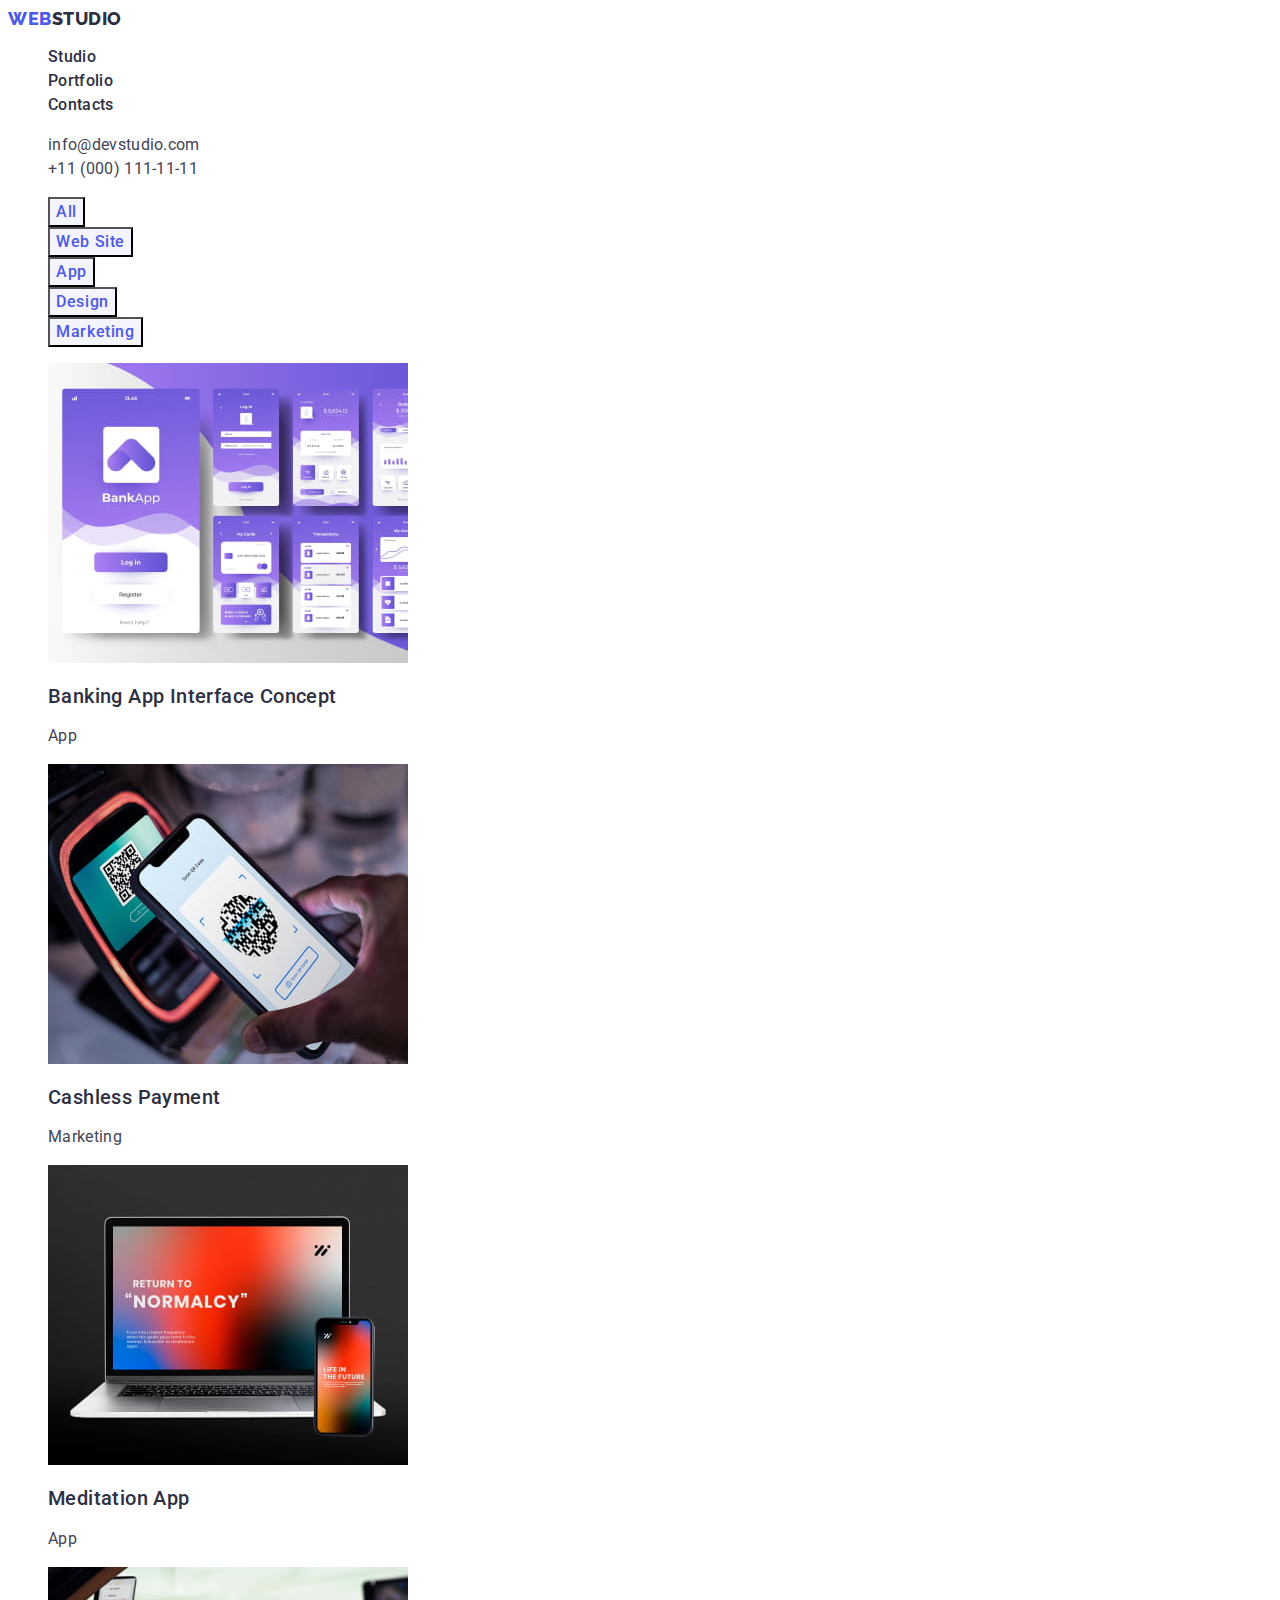
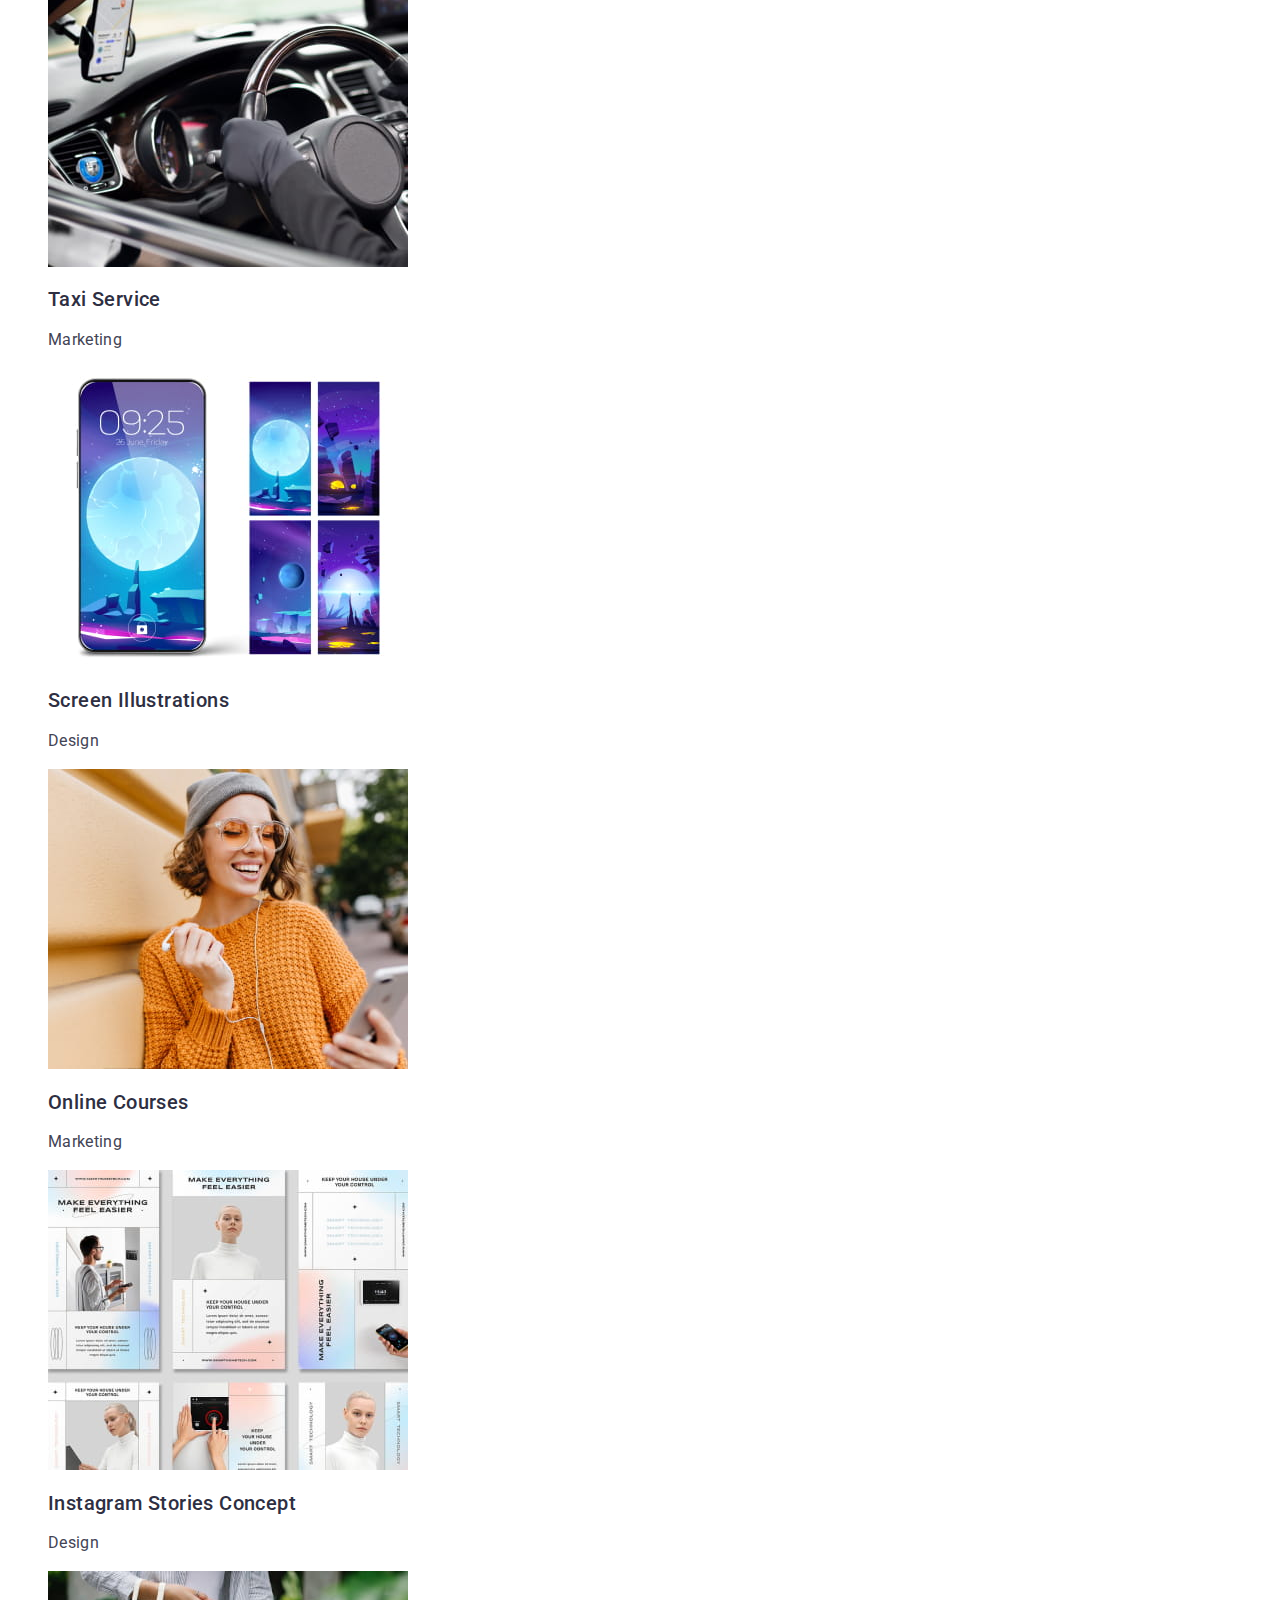
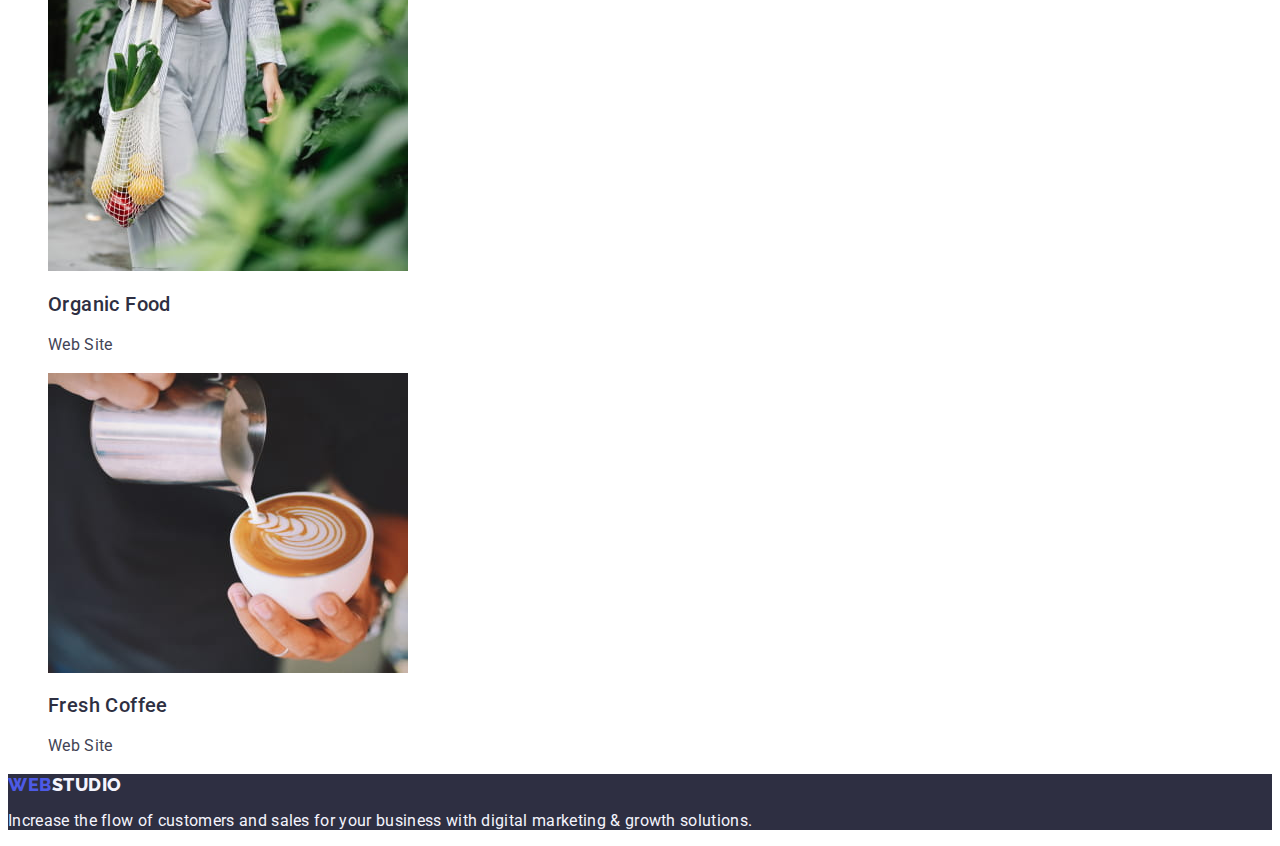
==== portfolio.html @ 816f65cb "Initial commit" ====
<!DOCTYPE html>
<html lang="en">
  <head>
    <meta charset="UTF-8" />
    <meta http-equiv="X-UA-Compatible" content="IE=edge" />
    <meta name="viewport" content="width=device-width, initial-scale=1.0" />
    <title>Portfolio</title>
    <link rel="preconnect" href="https://fonts.googleapis.com" />
    <link rel="preconnect" href="https://fonts.gstatic.com" crossorigin />
    <link
      href="https://fonts.googleapis.com/css2?family=Raleway:wght@800&family=Roboto:wght@400;500;700;900&display=swap"
      rel="stylesheet"
    />
    <link rel="stylesheet" href="./css/styles.css" />
  </head>
  <body>
    <!-- Header section -->
    <header class="header">
      <!-- Navigation -->
      <nav class="header-nav">
        <a class="header-nav-logo link" href="./index.html"
          >Web<span class="logo-span">Studio</span></a
        >
        <ul class="header-nav-list list">
          <li><a class="link" href="./index.html">Studio</a></li>
          <li><a class="link" href="./portfolio.html">Portfolio</a></li>
          <li><a class="link" href="">Contacts</a></li>
        </ul>
      </nav>

      <!-- Address -->
      <address class="header-address">
        <ul class="header-address-list list">
          <li>
            <a class="link text" href="mailto:info@devstudio.com"
              >info@devstudio.com</a
            >
          </li>
          <li>
            <a class="link text" href="tel:+110001111111"
              >+11 (000) 111-11-11</a
            >
          </li>
        </ul>
      </address>
    </header>

    <main>
      <!-- Portfolio section -->
      <section class="portfolio">
        <h1 hidden class="portfolio-title">Our Portfolio</h1>

        <ul class="portfolio-button-list list">
          <li>
            <button class="portfolio-button" type="button">All</button>
          </li>
          <li>
            <button class="portfolio-button" type="button">Web Site</button>
          </li>
          <li>
            <button class="portfolio-button" type="button">App</button>
          </li>
          <li>
            <button class="portfolio-button" type="button">Design</button>
          </li>
          <li>
            <button class="portfolio-button" type="button">Marketing</button>
          </li>
        </ul>

        <ul class="portfolio-img-list list">
          <li>
            <a class="link" href="">
              <img
                src="./images/portfolio/banking-1.jpg"
                alt="bank app"
                width="360"
                height="300"
              />
              <h2 class="title">Banking App Interface Concept</h2>
              <p class="text">App</p>
            </a>
          </li>
          <li>
            <a class="link" href="">
              <img
                src="./images/portfolio/payment-2.jpg"
                alt="mobilephone"
                width="360"
                height="300"
              />
              <h2 class="title">Cashless Payment</h2>
              <p class="text">Marketing</p>
            </a>
          </li>
          <li>
            <a class="link" href="">
              <img
                src="./images/portfolio/meditation-3.jpg"
                alt="laptop"
                width="360"
                height="300"
              />
              <h2 class="title">Meditation App</h2>
              <p class="text">App</p>
            </a>
          </li>
          <li>
            <a class="link" href="">
              <img
                src="./images/portfolio/taxi-4.jpg"
                alt="car"
                width="360"
                height="300"
              />
              <h2 class="title">Taxi Service</h2>
              <p class="text">Marketing</p>
            </a>
          </li>
          <li>
            <a class="link" href="">
              <img
                src="./images/portfolio/illustrations-5.jpg"
                alt="mobilephone"
                width="360"
                height="300"
              />
              <h2 class="title">Screen Illustrations</h2>
              <p class="text">Design</p>
            </a>
          </li>
          <li>
            <a class="link" href="">
              <img
                src="./images/portfolio/courses-6.jpg"
                alt="girl"
                width="360"
                height="300"
              />
              <h2 class="title">Online Courses</h2>
              <p class="text">Marketing</p>
            </a>
          </li>
          <li>
            <a class="link" href="">
              <img
                src="./images/portfolio/instories-7.jpg"
                alt="people and innovations"
                width="360"
                height="300"
              />
              <h2 class="title">Instagram Stories Concept</h2>
              <p class="text">Design</p>
            </a>
          </li>
          <li>
            <a class="link" href="">
              <img
                src="./images/portfolio/orgfood-8.jpg"
                alt="woman carry vegetables"
                width="360"
                height="300"
              />
              <h2 class="title">Organic Food</h2>
              <p class="text">Web Site</p>
            </a>
          </li>
          <li>
            <a class="link" href="">
              <img
                src="./images/portfolio/frcoffe-9.jpg"
                alt="cup of coffee"
                width="360"
                height="300"
              />
              <h2 class="title">Fresh Coffee</h2>
              <p class="text">Web Site</p>
            </a>
          </li>
        </ul>
      </section>
    </main>

    <!-- Footer -->
    <footer class="footer">
      <a class="footer-logo link" href="./index.html"
        >Web<span class="footer-span">Studio</span></a
      >

      <p>
        Increase the flow of customers and sales for your business with digital
        marketing & growth solutions.
      </p>
    </footer>
  </body>
</html>
---- css/styles.css ----
:root {
  --primary-background-color: #ffffff;
  --secondary-background-color: #2e2f42;
  --third-background-color: #f4f4fd;
  --primary-text-color: #434455;
  --secondary-text-color: #2e2f42;
  --third-text-color: #f4f4fd;
  --primery-accent-color: #404bbf;
  --secondary-accent-color: #4d5ae5;
}


/**
  |============================
  | BASE STYLE
  |============================
*/
body {
  background-color: var(--primary-background-color);
  color: var(--primary-text-color);
  font-family: Roboto, sans-serif;
  letter-spacing: 0.02em;
}

.list {
  list-style: none;
}

.link {
  text-decoration: none;
}

.title {
  color: var(--secondary-text-color);
  letter-spacing: 0.02em;
}

.text {
  color: var(--primary-text-color);
  font-size: 16px;
  line-height: 1.5;
}

/* INDEX PAGE */
/**
  |============================
  | HEADER FOOTER LOGO STYLE
  |============================
*/
.header-nav-logo,
.footer-logo {
  color: #4d5ae5;
  font-family: Raleway, sans-serif;
  letter-spacing: 0.03em;
  font-weight: 800;
  font-size: 18px;
  line-height: 1.17;
  text-transform: uppercase
}

.logo-span {
  color: #2e2f42;
}

.footer-span {
    color: #f4f4fd;
}


/**
  |============================
  | HEADER NAV ADDRESS STYLE
  |============================
*/
.header-nav-list .link {
  color: var(--secondary-text-color);
  font-weight: 500;
  font-size: 16px;
  line-height: 1.5;
}

.header-nav-list .link:hover,
.header-nav-list .link:focus,
.header-address-list .link:hover,
.header-address-list .link:focus {
  color: var(--primery-accent-color);
}

.header-address {
  font-style: normal;
}

/**
  |============================
  | HERO STYLE
  |============================
*/
.hero {
  background-color: var(--secondary-background-color);
}
.hero-title {
  color: #ffffff;
  font-weight: 700;
  font-size: 56px;
  line-height: 1.07;
  text-align: center;
  letter-spacing: 0.02em; 
}

.hero-button {
  background-color: var(--secondary-accent-color);
  color: #ffffff;
  font-family: inherit;
  letter-spacing: 0.04em;
  font-weight: 500;
  font-size: 16px;
  line-height: 1.5;
  cursor: pointer;
}

.hero-button:hover,
.hero-button:focus {
  background-color: var(--primery-accent-color);
}


/**
  |============================
  | FEATURES ABOUT EMPLOYEE STYLE 
  |============================
*/

.features-title,
.about-title,
.employee-title {
  font-weight: 700;
  font-size: 36px;
  line-height: 1.11;
  text-align: center;
  text-transform: capitalize;
}

.features-list .title,
.employee-list .title { 
  font-weight: 500;
  font-size: 20px;
  line-height: 1.2;
}

.employee {
  background-color: var(--third-background-color);
}

.employee-item {
  background-color: #ffffff;
}

/**
  |============================
  | FOOTER STYLE
  |============================
*/
.footer {
  background-color: var(--secondary-background-color);
  color: var(--third-text-color);
}


/* PORTFOLIO-PAGE */
/**
  |============================
  | PORTFOLIO BUTTON STYLE
  |============================
*/
.portfolio-button {
  background-color: var(--third-background-color);
  color: var(--secondary-accent-color);
  font-family: inherit;
  letter-spacing: 0.04em;
  font-weight: 500;
  font-size: 16px;
  line-height: 1.5;
  cursor: pointer;
}

.portfolio-button:hover,
.portfolio-button:focus {
  background-color: var(--primery-accent-color);
  color: #ffffff;
}


/**
  |============================
  | PORTFOLIO STYLE
  |============================
*/
.portfolio-title {
  font-weight: 700;
  font-size: 36px;
  line-height: 1.11;
  text-align: center;
}

.portfolio-img-list .title { 
  font-weight: 500;
  font-size: 20px;
  line-height: 1.2;
 
}
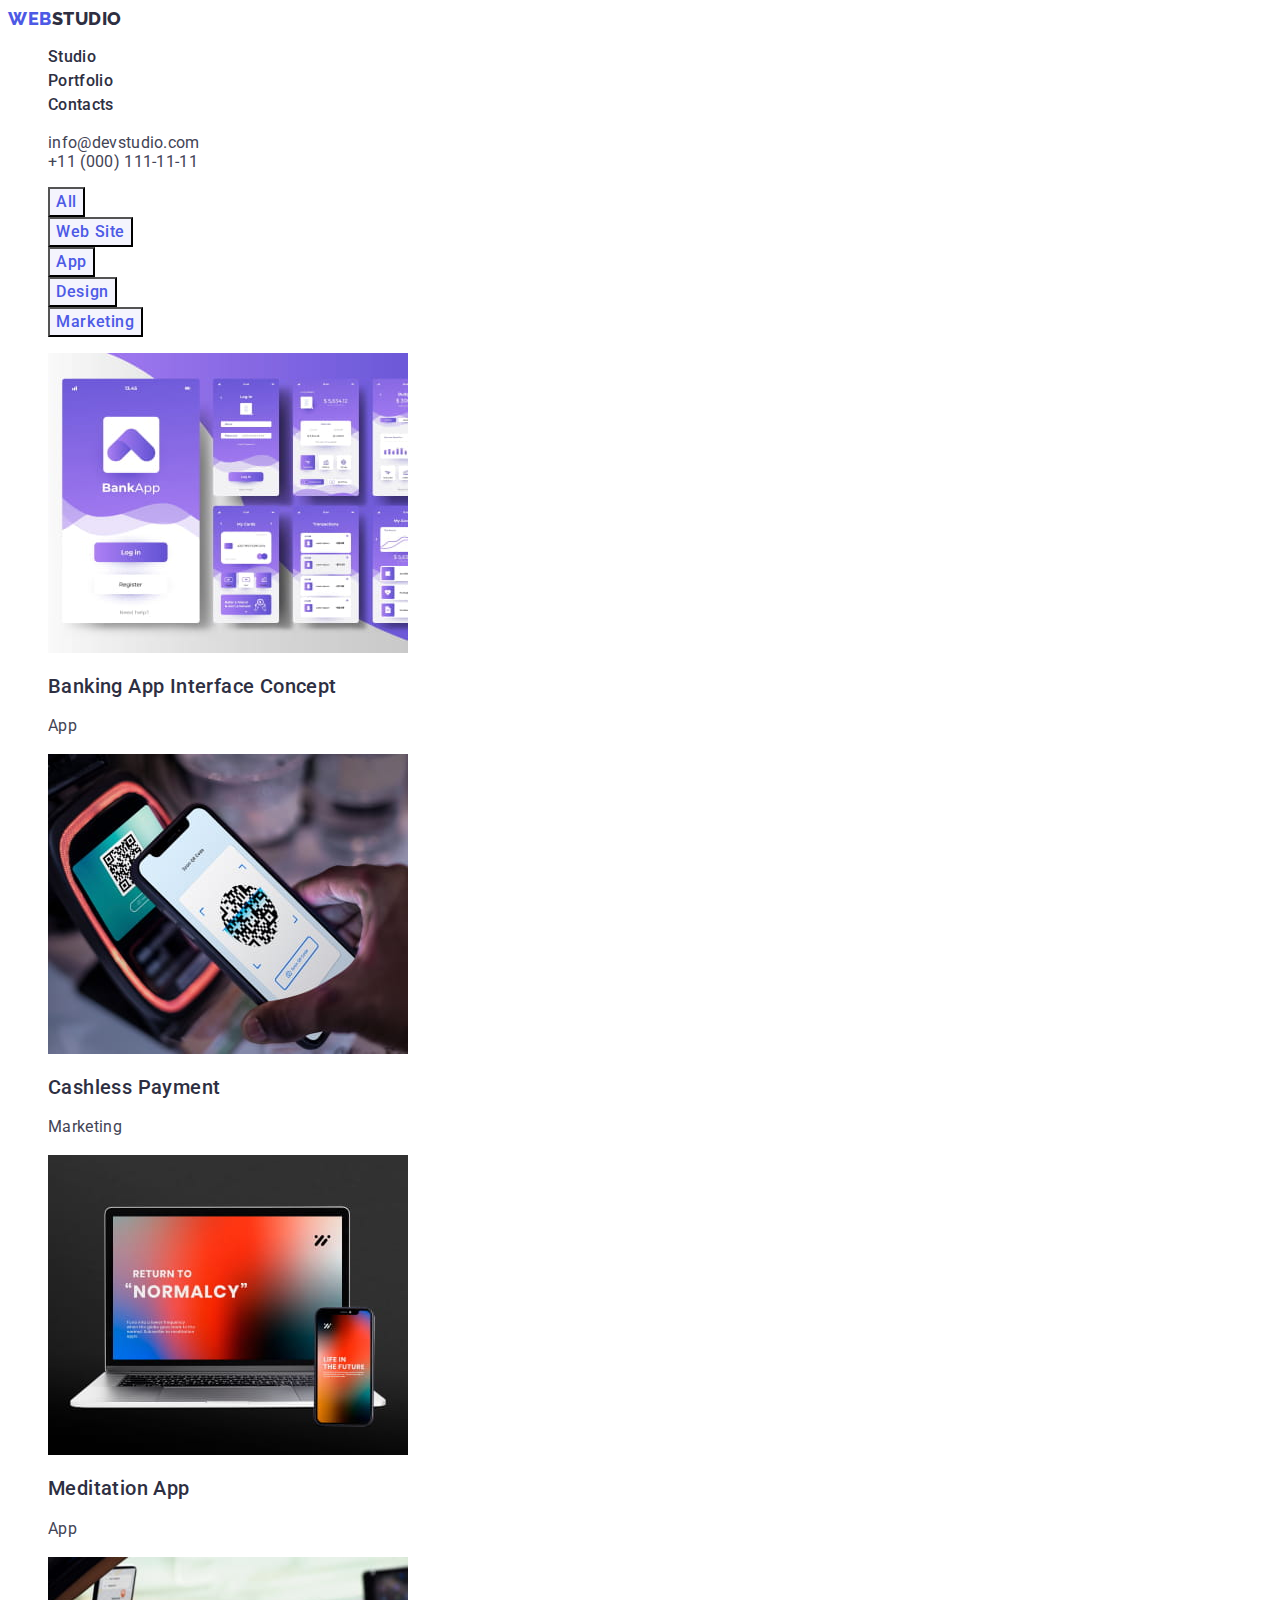
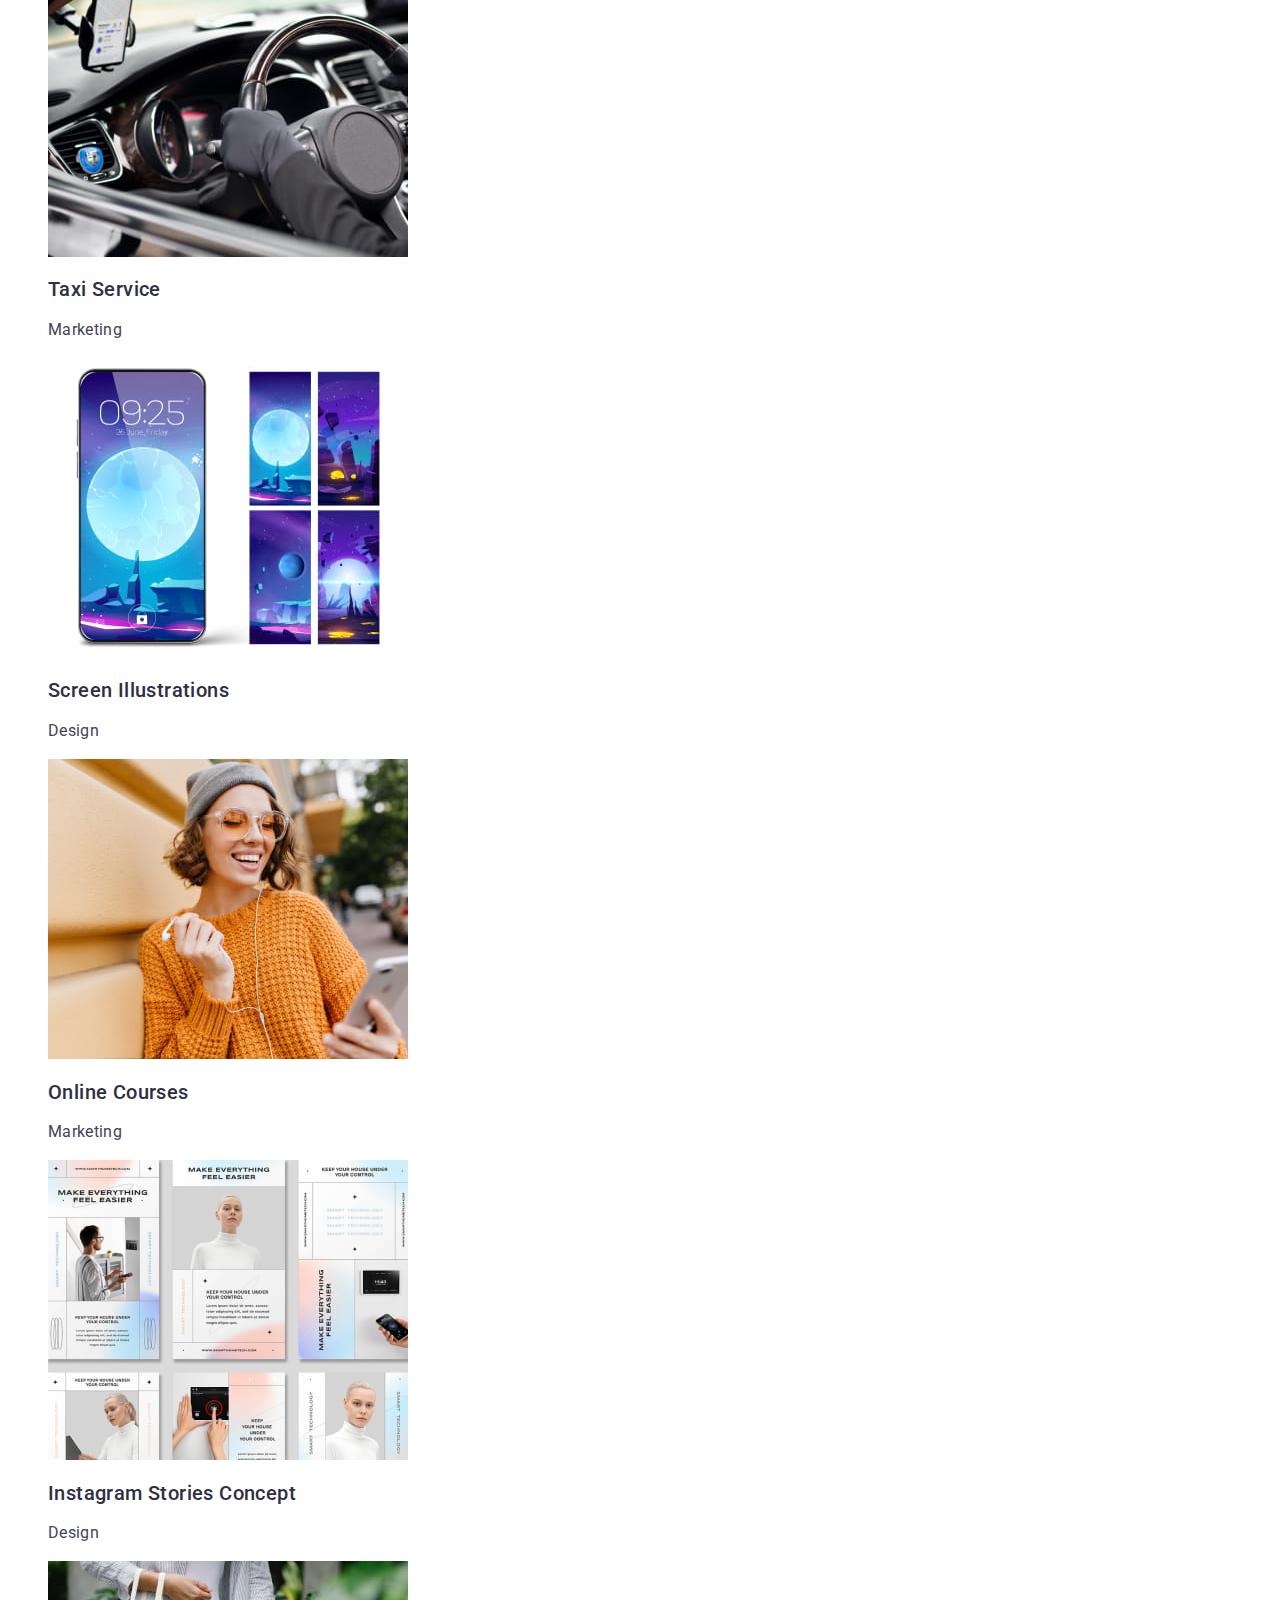
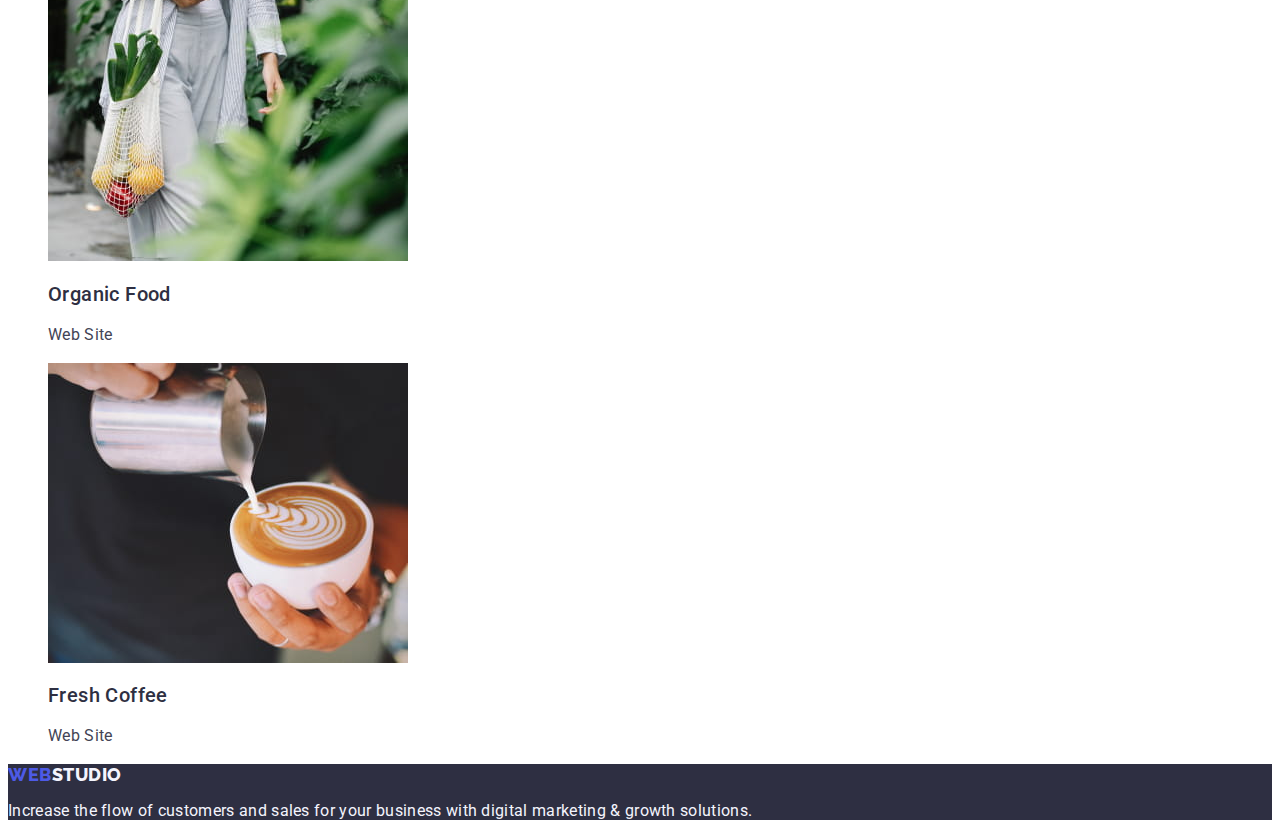
==== commit 3e3f3d35: "changes css and classes index" ====
--- a/portfolio.html
+++ b/portfolio.html
@@ -18,13 +18,17 @@
     <header class="header">
       <!-- Navigation -->
       <nav class="header-nav">
-        <a class="header-nav-logo link" href="./index.html"
+        <a class="logo link" href="./index.html"
           >Web<span class="logo-span">Studio</span></a
         >
         <ul class="header-nav-list list">
-          <li><a class="link" href="./index.html">Studio</a></li>
-          <li><a class="link" href="./portfolio.html">Portfolio</a></li>
-          <li><a class="link" href="">Contacts</a></li>
+          <li>
+            <a class="header-link link" href="./index.html">Studio</a>
+          </li>
+          <li>
+            <a class="header-link link" href="./portfolio.html">Portfolio</a>
+          </li>
+          <li><a class="header-link link" href="">Contacts</a></li>
         </ul>
       </nav>
 
@@ -32,14 +36,12 @@
       <address class="header-address">
         <ul class="header-address-list list">
           <li>
-            <a class="link text" href="mailto:info@devstudio.com"
+            <a class="link" href="mailto:info@devstudio.com"
               >info@devstudio.com</a
             >
           </li>
           <li>
-            <a class="link text" href="tel:+110001111111"
-              >+11 (000) 111-11-11</a
-            >
+            <a class="link" href="tel:+110001111111">+11 (000) 111-11-11</a>
           </li>
         </ul>
       </address>
@@ -48,23 +50,25 @@
     <main>
       <!-- Portfolio section -->
       <section class="portfolio">
-        <h1 hidden class="portfolio-title">Our Portfolio</h1>
+        <h1 hidden class="portfolio-title title">Our Portfolio</h1>
 
         <ul class="portfolio-button-list list">
           <li>
-            <button class="portfolio-button" type="button">All</button>
-          </li>
-          <li>
-            <button class="portfolio-button" type="button">Web Site</button>
-          </li>
-          <li>
-            <button class="portfolio-button" type="button">App</button>
-          </li>
-          <li>
-            <button class="portfolio-button" type="button">Design</button>
-          </li>
-          <li>
-            <button class="portfolio-button" type="button">Marketing</button>
+            <button class="portfolio-button btn" type="button">All</button>
+          </li>
+          <li>
+            <button class="portfolio-button btn" type="button">Web Site</button>
+          </li>
+          <li>
+            <button class="portfolio-button btn" type="button">App</button>
+          </li>
+          <li>
+            <button class="portfolio-button btn" type="button">Design</button>
+          </li>
+          <li>
+            <button class="portfolio-button btn" type="button">
+              Marketing
+            </button>
           </li>
         </ul>
 
@@ -77,7 +81,7 @@
                 width="360"
                 height="300"
               />
-              <h2 class="title">Banking App Interface Concept</h2>
+              <h2 class="subtitle">Banking App Interface Concept</h2>
               <p class="text">App</p>
             </a>
           </li>
@@ -89,7 +93,7 @@
                 width="360"
                 height="300"
               />
-              <h2 class="title">Cashless Payment</h2>
+              <h2 class="subtitle">Cashless Payment</h2>
               <p class="text">Marketing</p>
             </a>
           </li>
@@ -101,7 +105,7 @@
                 width="360"
                 height="300"
               />
-              <h2 class="title">Meditation App</h2>
+              <h2 class="subtitle">Meditation App</h2>
               <p class="text">App</p>
             </a>
           </li>
@@ -113,7 +117,7 @@
                 width="360"
                 height="300"
               />
-              <h2 class="title">Taxi Service</h2>
+              <h2 class="subtitle">Taxi Service</h2>
               <p class="text">Marketing</p>
             </a>
           </li>
@@ -125,7 +129,7 @@
                 width="360"
                 height="300"
               />
-              <h2 class="title">Screen Illustrations</h2>
+              <h2 class="subtitle">Screen Illustrations</h2>
               <p class="text">Design</p>
             </a>
           </li>
@@ -137,7 +141,7 @@
                 width="360"
                 height="300"
               />
-              <h2 class="title">Online Courses</h2>
+              <h2 class="subtitle">Online Courses</h2>
               <p class="text">Marketing</p>
             </a>
           </li>
@@ -149,7 +153,7 @@
                 width="360"
                 height="300"
               />
-              <h2 class="title">Instagram Stories Concept</h2>
+              <h2 class="subtitle">Instagram Stories Concept</h2>
               <p class="text">Design</p>
             </a>
           </li>
@@ -161,7 +165,7 @@
                 width="360"
                 height="300"
               />
-              <h2 class="title">Organic Food</h2>
+              <h2 class="subtitle">Organic Food</h2>
               <p class="text">Web Site</p>
             </a>
           </li>
@@ -173,7 +177,7 @@
                 width="360"
                 height="300"
               />
-              <h2 class="title">Fresh Coffee</h2>
+              <h2 class="subtitle">Fresh Coffee</h2>
               <p class="text">Web Site</p>
             </a>
           </li>
@@ -183,7 +187,7 @@
 
     <!-- Footer -->
     <footer class="footer">
-      <a class="footer-logo link" href="./index.html"
+      <a class="logo link" href="./index.html"
         >Web<span class="footer-span">Studio</span></a
       >
 
--- a/css/styles.css
+++ b/css/styles.css
@@ -5,10 +5,11 @@
   --primary-text-color: #434455;
   --secondary-text-color: #2e2f42;
   --third-text-color: #f4f4fd;
-  --primery-accent-color: #404bbf;
+  --primary-accent-color: #404bbf;
   --secondary-accent-color: #4d5ae5;
-}
-
+  --primary-fonts: Roboto, sans-serif;
+  --secondary-fonts: Raleway, sans-serif;
+}
 
 /**
   |============================
@@ -18,7 +19,7 @@
 body {
   background-color: var(--primary-background-color);
   color: var(--primary-text-color);
-  font-family: Roboto, sans-serif;
+  font-family: var(--primary-fonts);
   letter-spacing: 0.02em;
 }
 
@@ -28,66 +29,84 @@
 
 .link {
   text-decoration: none;
+  color: currentColor;
 }
 
 .title {
+  font-weight: 700;
+  font-size: 36px;
+  line-height: 1.11;
+  text-align: center;
+  text-transform: capitalize;
+}
+
+.subtitle {
   color: var(--secondary-text-color);
   letter-spacing: 0.02em;
+  font-weight: 500;
+  font-size: 20px;
+  line-height: 1.2;
 }
 
 .text {
-  color: var(--primary-text-color);
   font-size: 16px;
   line-height: 1.5;
 }
 
+.btn {
+  font-family: inherit;
+  font-size: 16px;
+  font-weight: 500;
+  line-height: 1.5;
+  letter-spacing: 0.04em;
+  cursor: pointer;
+}
+
 /* INDEX PAGE */
 /**
   |============================
-  | HEADER FOOTER LOGO STYLE
-  |============================
-*/
-.header-nav-logo,
-.footer-logo {
+  | HEADER STYLE
+  |============================
+*/
+/* HEADER NAV */
+.header {
+}
+.header-nav {
+}
+.logo {
   color: #4d5ae5;
-  font-family: Raleway, sans-serif;
+  font-family: var(--secondary-fonts);
   letter-spacing: 0.03em;
   font-weight: 800;
   font-size: 18px;
   line-height: 1.17;
-  text-transform: uppercase
+  text-transform: uppercase;
 }
 
 .logo-span {
   color: #2e2f42;
 }
 
-.footer-span {
-    color: #f4f4fd;
-}
-
-
-/**
-  |============================
-  | HEADER NAV ADDRESS STYLE
-  |============================
-*/
-.header-nav-list .link {
+.header-link {
   color: var(--secondary-text-color);
   font-weight: 500;
   font-size: 16px;
   line-height: 1.5;
 }
 
-.header-nav-list .link:hover,
-.header-nav-list .link:focus,
+.header-link:hover,
+.header-link:focus {
+  color: var(--primary-accent-color);
+}
+
+/* HEADER ADRRESS */
+.header-address {
+  font-style: normal;
+}
+
 .header-address-list .link:hover,
 .header-address-list .link:focus {
-  color: var(--primery-accent-color);
-}
-
-.header-address {
-  font-style: normal;
+  color: var(--primary-accent-color);
 }
 
 /**
@@ -95,58 +114,47 @@
   | HERO STYLE
   |============================
 */
+
 .hero {
   background-color: var(--secondary-background-color);
 }
+
 .hero-title {
   color: #ffffff;
   font-weight: 700;
   font-size: 56px;
   line-height: 1.07;
   text-align: center;
-  letter-spacing: 0.02em; 
+  letter-spacing: 0.02em;
 }
 
 .hero-button {
   background-color: var(--secondary-accent-color);
   color: #ffffff;
-  font-family: inherit;
-  letter-spacing: 0.04em;
-  font-weight: 500;
-  font-size: 16px;
-  line-height: 1.5;
-  cursor: pointer;
 }
 
 .hero-button:hover,
 .hero-button:focus {
-  background-color: var(--primery-accent-color);
-}
-
-
-/**
-  |============================
-  | FEATURES ABOUT EMPLOYEE STYLE 
-  |============================
-*/
-
-.features-title,
-.about-title,
-.employee-title {
-  font-weight: 700;
-  font-size: 36px;
-  line-height: 1.11;
-  text-align: center;
-  text-transform: capitalize;
-}
-
-.features-list .title,
-.employee-list .title { 
-  font-weight: 500;
-  font-size: 20px;
-  line-height: 1.2;
-}
-
+  background-color: var(--primary-accent-color);
+}
+
+/**
+  |============================
+  | FEATURES STYLE
+  |============================
+*/
+
+/**
+  |============================
+  | ABOUT STYLE
+  |============================
+*/
+
+/**
+  |============================
+  | EMPLOYEE STYLE
+  |============================
+*/
 .employee {
   background-color: var(--third-background-color);
 }
@@ -165,6 +173,9 @@
   color: var(--third-text-color);
 }
 
+.footer-span {
+  color: #f4f4fd;
+}
 
 /* PORTFOLIO-PAGE */
 /**
@@ -175,43 +186,16 @@
 .portfolio-button {
   background-color: var(--third-background-color);
   color: var(--secondary-accent-color);
-  font-family: inherit;
-  letter-spacing: 0.04em;
-  font-weight: 500;
-  font-size: 16px;
-  line-height: 1.5;
-  cursor: pointer;
 }
 
 .portfolio-button:hover,
 .portfolio-button:focus {
-  background-color: var(--primery-accent-color);
+  background-color: var(--primary-accent-color);
   color: #ffffff;
 }
 
-
 /**
   |============================
   | PORTFOLIO STYLE
   |============================
 */
-.portfolio-title {
-  font-weight: 700;
-  font-size: 36px;
-  line-height: 1.11;
-  text-align: center;
-}
-
-.portfolio-img-list .title { 
-  font-weight: 500;
-  font-size: 20px;
-  line-height: 1.2;
- 
-}
-
-
-
-
-
-
-
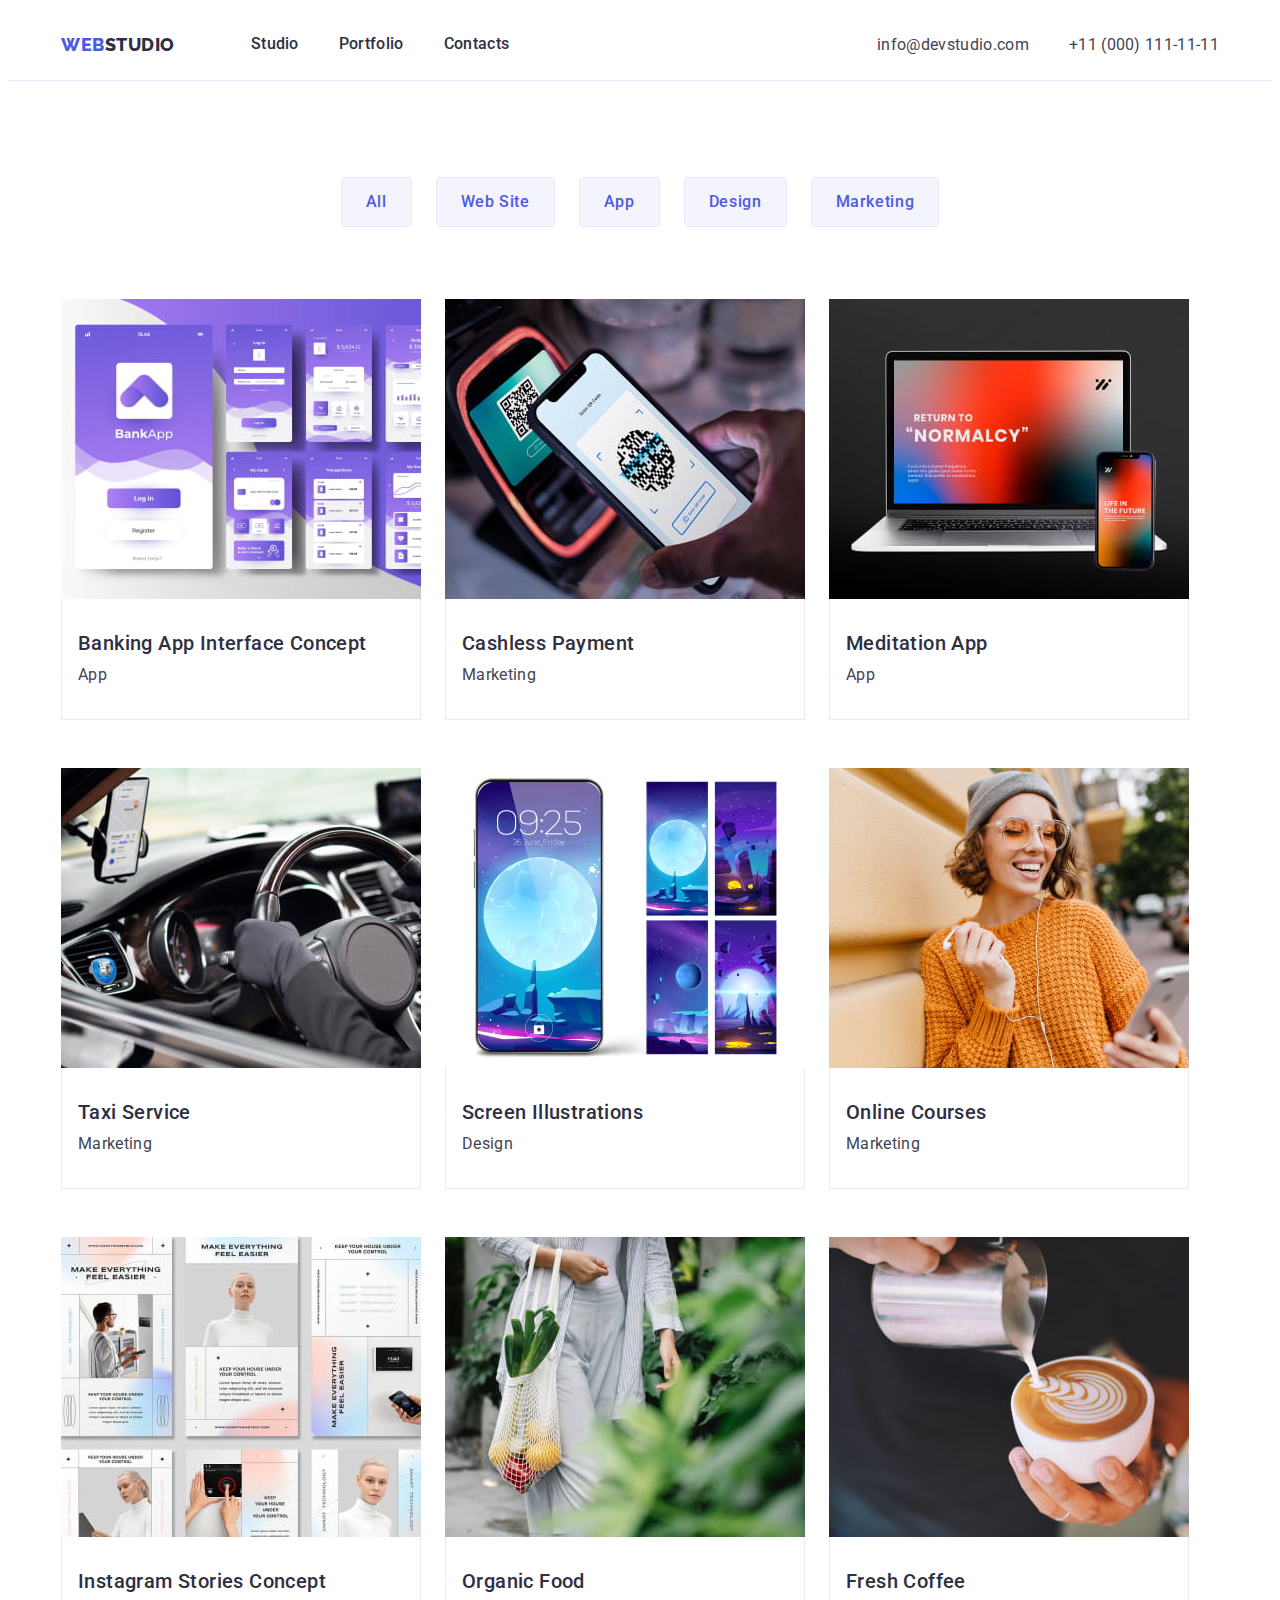
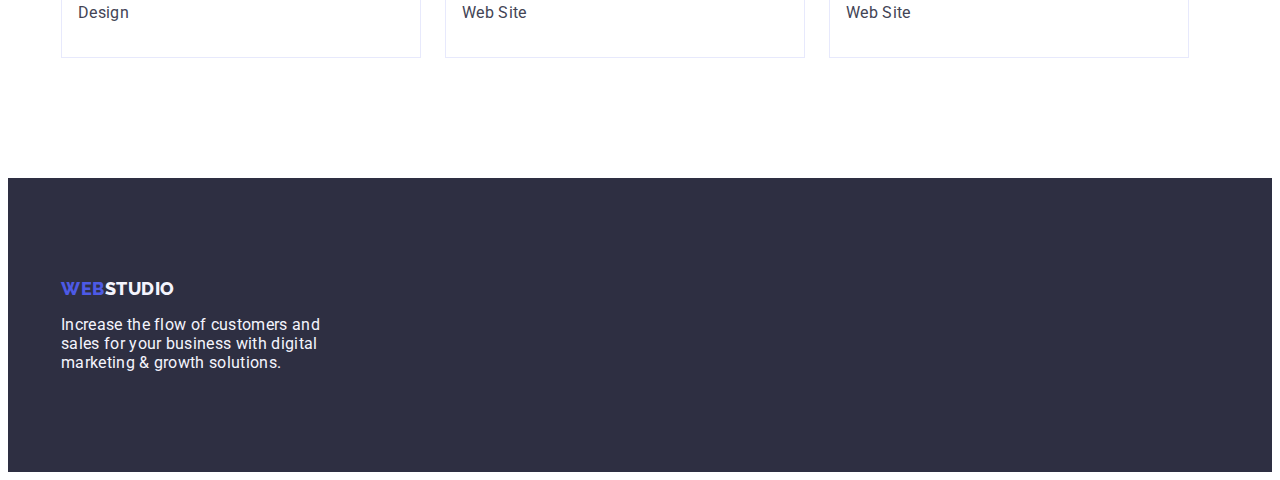
==== commit 5fe95d74: "final apdate" ====
--- a/portfolio.html
+++ b/portfolio.html
@@ -11,190 +11,228 @@
       href="https://fonts.googleapis.com/css2?family=Raleway:wght@800&family=Roboto:wght@400;500;700;900&display=swap"
       rel="stylesheet"
     />
+    <link
+      rel="stylesheet"
+      href="https://cdnjs.cloudflare.com/ajax/libs/modern-normalize/1.1.0/modern-normalize.min.css"
+      integrity="sha512-wpPYUAdjBVSE4KJnH1VR1HeZfpl1ub8YT/NKx4PuQ5NmX2tKuGu6U/JRp5y+Y8XG2tV+wKQpNHVUX03MfMFn9Q=="
+      crossorigin="anonymous"
+      referrerpolicy="no-referrer"
+    />
     <link rel="stylesheet" href="./css/styles.css" />
   </head>
   <body>
     <!-- Header section -->
     <header class="header">
-      <!-- Navigation -->
-      <nav class="header-nav">
-        <a class="logo link" href="./index.html"
-          >Web<span class="logo-span">Studio</span></a
-        >
-        <ul class="header-nav-list list">
-          <li>
-            <a class="header-link link" href="./index.html">Studio</a>
-          </li>
-          <li>
-            <a class="header-link link" href="./portfolio.html">Portfolio</a>
-          </li>
-          <li><a class="header-link link" href="">Contacts</a></li>
-        </ul>
-      </nav>
-
-      <!-- Address -->
-      <address class="header-address">
-        <ul class="header-address-list list">
-          <li>
-            <a class="link" href="mailto:info@devstudio.com"
-              >info@devstudio.com</a
-            >
-          </li>
-          <li>
-            <a class="link" href="tel:+110001111111">+11 (000) 111-11-11</a>
-          </li>
-        </ul>
-      </address>
+      <div class="header-container container">
+        <!-- Navigation -->
+        <nav class="header-nav">
+          <a class="header-logo logo link" href="./index.html"
+            >Web<span class="logo-span">Studio</span></a
+          >
+          <ul class="header-nav-list list">
+            <li class="nav-item">
+              <a class="header-link link" href="./index.html">Studio</a>
+            </li>
+            <li class="nav-item">
+              <a class="header-link link" href="./portfolio.html">Portfolio</a>
+            </li>
+            <li class="nav-item">
+              <a class="header-link link" href="">Contacts</a>
+            </li>
+          </ul>
+        </nav>
+
+        <!-- Address -->
+        <address class="header-address">
+          <ul class="header-address-list list">
+            <li class="address-item">
+              <a class="address-link link" href="mailto:info@devstudio.com"
+                >info@devstudio.com</a
+              >
+            </li>
+            <li class="address-item">
+              <a class="address-link link" href="tel:+110001111111"
+                >+11 (000) 111-11-11</a
+              >
+            </li>
+          </ul>
+        </address>
+      </div>
     </header>
 
     <main>
       <!-- Portfolio section -->
       <section class="portfolio">
-        <h1 hidden class="portfolio-title title">Our Portfolio</h1>
-
-        <ul class="portfolio-button-list list">
-          <li>
-            <button class="portfolio-button btn" type="button">All</button>
-          </li>
-          <li>
-            <button class="portfolio-button btn" type="button">Web Site</button>
-          </li>
-          <li>
-            <button class="portfolio-button btn" type="button">App</button>
-          </li>
-          <li>
-            <button class="portfolio-button btn" type="button">Design</button>
-          </li>
-          <li>
-            <button class="portfolio-button btn" type="button">
-              Marketing
-            </button>
-          </li>
-        </ul>
-
-        <ul class="portfolio-img-list list">
-          <li>
-            <a class="link" href="">
-              <img
-                src="./images/portfolio/banking-1.jpg"
-                alt="bank app"
-                width="360"
-                height="300"
-              />
-              <h2 class="subtitle">Banking App Interface Concept</h2>
-              <p class="text">App</p>
-            </a>
-          </li>
-          <li>
-            <a class="link" href="">
-              <img
-                src="./images/portfolio/payment-2.jpg"
-                alt="mobilephone"
-                width="360"
-                height="300"
-              />
-              <h2 class="subtitle">Cashless Payment</h2>
-              <p class="text">Marketing</p>
-            </a>
-          </li>
-          <li>
-            <a class="link" href="">
-              <img
-                src="./images/portfolio/meditation-3.jpg"
-                alt="laptop"
-                width="360"
-                height="300"
-              />
-              <h2 class="subtitle">Meditation App</h2>
-              <p class="text">App</p>
-            </a>
-          </li>
-          <li>
-            <a class="link" href="">
-              <img
-                src="./images/portfolio/taxi-4.jpg"
-                alt="car"
-                width="360"
-                height="300"
-              />
-              <h2 class="subtitle">Taxi Service</h2>
-              <p class="text">Marketing</p>
-            </a>
-          </li>
-          <li>
-            <a class="link" href="">
-              <img
-                src="./images/portfolio/illustrations-5.jpg"
-                alt="mobilephone"
-                width="360"
-                height="300"
-              />
-              <h2 class="subtitle">Screen Illustrations</h2>
-              <p class="text">Design</p>
-            </a>
-          </li>
-          <li>
-            <a class="link" href="">
-              <img
-                src="./images/portfolio/courses-6.jpg"
-                alt="girl"
-                width="360"
-                height="300"
-              />
-              <h2 class="subtitle">Online Courses</h2>
-              <p class="text">Marketing</p>
-            </a>
-          </li>
-          <li>
-            <a class="link" href="">
-              <img
-                src="./images/portfolio/instories-7.jpg"
-                alt="people and innovations"
-                width="360"
-                height="300"
-              />
-              <h2 class="subtitle">Instagram Stories Concept</h2>
-              <p class="text">Design</p>
-            </a>
-          </li>
-          <li>
-            <a class="link" href="">
-              <img
-                src="./images/portfolio/orgfood-8.jpg"
-                alt="woman carry vegetables"
-                width="360"
-                height="300"
-              />
-              <h2 class="subtitle">Organic Food</h2>
-              <p class="text">Web Site</p>
-            </a>
-          </li>
-          <li>
-            <a class="link" href="">
-              <img
-                src="./images/portfolio/frcoffe-9.jpg"
-                alt="cup of coffee"
-                width="360"
-                height="300"
-              />
-              <h2 class="subtitle">Fresh Coffee</h2>
-              <p class="text">Web Site</p>
-            </a>
-          </li>
-        </ul>
+        <div class="container">
+          <!--Скрытый заголовок, используем для ассистивных технологий и индексатор -->
+          <h1 class="portfolio-title title visually-hidden">Our Portfolio</h1>
+
+          <ul class="portfolio-button-list list">
+            <li>
+              <button class="portfolio-button btn" type="button">All</button>
+            </li>
+            <li>
+              <button class="portfolio-button btn" type="button">
+                Web Site
+              </button>
+            </li>
+            <li>
+              <button class="portfolio-button btn" type="button">App</button>
+            </li>
+            <li>
+              <button class="portfolio-button btn" type="button">Design</button>
+            </li>
+            <li>
+              <button class="portfolio-button btn" type="button">
+                Marketing
+              </button>
+            </li>
+          </ul>
+
+          <ul class="portfolio-img-list list">
+            <li class="portfolio-item">
+              <a class="link" href="">
+                <img
+                  src="./images/portfolio/banking-1.jpg"
+                  alt="bank app"
+                  width="360"
+                  height="300"
+                />
+                <div class="portfolio-description">
+                  <h2 class="subtitle">Banking App Interface Concept</h2>
+                  <p class="text">App</p>
+                </div>
+              </a>
+            </li>
+            <li class="portfolio-item">
+              <a class="link" href="">
+                <img
+                  src="./images/portfolio/payment-2.jpg"
+                  alt="mobilephone"
+                  width="360"
+                  height="300"
+                />
+                <div class="portfolio-description">
+                  <h2 class="subtitle">Cashless Payment</h2>
+                  <p class="text">Marketing</p>
+                </div>
+              </a>
+            </li>
+            <li class="portfolio-item">
+              <a class="link" href="">
+                <img
+                  src="./images/portfolio/meditation-3.jpg"
+                  alt="laptop"
+                  width="360"
+                  height="300"
+                />
+                <div class="portfolio-description">
+                  <h2 class="subtitle">Meditation App</h2>
+                  <p class="text">App</p>
+                </div>
+              </a>
+            </li>
+            <li class="portfolio-item">
+              <a class="link" href="">
+                <img
+                  src="./images/portfolio/taxi-4.jpg"
+                  alt="car"
+                  width="360"
+                  height="300"
+                />
+                <div class="portfolio-description">
+                  <h2 class="subtitle">Taxi Service</h2>
+                  <p class="text">Marketing</p>
+                </div>
+              </a>
+            </li>
+            <li class="portfolio-item">
+              <a class="link" href="">
+                <img
+                  src="./images/portfolio/illustrations-5.jpg"
+                  alt="mobilephone"
+                  width="360"
+                  height="300"
+                />
+                <div class="portfolio-description">
+                  <h2 class="subtitle">Screen Illustrations</h2>
+                  <p class="text">Design</p>
+                </div>
+              </a>
+            </li>
+            <li class="portfolio-item">
+              <a class="link" href="">
+                <img
+                  src="./images/portfolio/courses-6.jpg"
+                  alt="girl"
+                  width="360"
+                  height="300"
+                />
+                <div class="portfolio-description">
+                  <h2 class="subtitle">Online Courses</h2>
+                  <p class="text">Marketing</p>
+                </div>
+              </a>
+            </li>
+            <li class="portfolio-item">
+              <a class="link" href="">
+                <img
+                  src="./images/portfolio/instories-7.jpg"
+                  alt="people and innovations"
+                  width="360"
+                  height="300"
+                />
+                <div class="portfolio-description">
+                  <h2 class="subtitle">Instagram Stories Concept</h2>
+                  <p class="text">Design</p>
+                </div>
+              </a>
+            </li>
+            <li class="portfolio-item">
+              <a class="link" href="">
+                <img
+                  src="./images/portfolio/orgfood-8.jpg"
+                  alt="woman carry vegetables"
+                  width="360"
+                  height="300"
+                />
+                <div class="portfolio-description">
+                  <h2 class="subtitle">Organic Food</h2>
+                  <p class="text">Web Site</p>
+                </div>
+              </a>
+            </li>
+            <li class="portfolio-item">
+              <a class="link" href="">
+                <img
+                  src="./images/portfolio/frcoffe-9.jpg"
+                  alt="cup of coffee"
+                  width="360"
+                  height="300"
+                />
+                <div class="portfolio-description">
+                  <h2 class="subtitle">Fresh Coffee</h2>
+                  <p class="text">Web Site</p>
+                </div>
+              </a>
+            </li>
+          </ul>
+        </div>
       </section>
     </main>
 
     <!-- Footer -->
     <footer class="footer">
-      <a class="logo link" href="./index.html"
-        >Web<span class="footer-span">Studio</span></a
-      >
-
-      <p>
-        Increase the flow of customers and sales for your business with digital
-        marketing & growth solutions.
-      </p>
+      <div class="container">
+        <a class="logo link" href="./index.html"
+          >Web<span class="footer-span">Studio</span></a
+        >
+
+        <p class="footer-text">
+          Increase the flow of customers and sales for your business with
+          digital marketing & growth solutions.
+        </p>
+      </div>
     </footer>
   </body>
 </html>
--- a/css/styles.css
+++ b/css/styles.css
@@ -9,6 +9,25 @@
   --secondary-accent-color: #4d5ae5;
   --primary-fonts: Roboto, sans-serif;
   --secondary-fonts: Raleway, sans-serif;
+  --border-color: #e7e9fc;
+}
+
+/**
+  |============================
+  | Visualy-hidden H2 H1
+  |============================
+*/
+.visually-hidden {
+  position: absolute;
+  width: 1px;
+  height: 1px;
+  margin: -1px;
+  border: 0;
+  padding: 0;
+  white-space: nowrap;
+  clip-path: inset(100%);
+  clip: rect(0 0 0 0);
+  overflow: hidden;
 }
 
 /**
@@ -17,10 +36,39 @@
   |============================
 */
 body {
-  background-color: var(--primary-background-color);
-  color: var(--primary-text-color);
   font-family: var(--primary-fonts);
   letter-spacing: 0.02em;
+  color: var(--primary-text-color);
+
+  background-color: var(--primary-background-color);
+}
+
+h1,
+h2,
+h3,
+h4,
+h5,
+h6,
+p {
+  margin: 0;
+}
+
+img {
+  display: block;
+}
+
+ul {
+  margin: 0;
+  padding: 0;
+}
+
+.container {
+  padding-left: 15px;
+  padding-right: 15px;
+  margin: 0 auto;
+
+  width: 1158px;
+  /* outline: 2px solid tomato; */
 }
 
 .list {
@@ -28,8 +76,8 @@
 }
 
 .link {
+  color: currentColor;
   text-decoration: none;
-  color: currentColor;
 }
 
 .title {
@@ -41,6 +89,8 @@
 }
 
 .subtitle {
+  margin-bottom: 8px;
+
   color: var(--secondary-text-color);
   letter-spacing: 0.02em;
   font-weight: 500;
@@ -54,12 +104,16 @@
 }
 
 .btn {
+  display: inline-block;
+
   font-family: inherit;
   font-size: 16px;
   font-weight: 500;
   line-height: 1.5;
   letter-spacing: 0.04em;
+
   cursor: pointer;
+  border-radius: 4px;
 }
 
 /* INDEX PAGE */
@@ -68,30 +122,59 @@
   | HEADER STYLE
   |============================
 */
+
+.header-container {
+  display: flex;
+  align-items: center;
+}
+
 /* HEADER NAV */
 .header {
+  border-bottom: 1px solid var(--border-color);
 }
 .header-nav {
+  margin-right: auto;
+
+  display: flex;
+  align-items: center;
 }
 .logo {
   color: #4d5ae5;
   font-family: var(--secondary-fonts);
-  letter-spacing: 0.03em;
   font-weight: 800;
   font-size: 18px;
   line-height: 1.17;
+  letter-spacing: 0.03em;
   text-transform: uppercase;
+}
+
+.header-logo {
+  margin-right: 76px;
+  padding: 25.5px 0;
+
+  display: block;
+  /* background-color: tomato; */
 }
 
 .logo-span {
   color: #2e2f42;
 }
 
+.header-nav-list {
+  display: flex;
+  gap: 40px;
+}
+
 .header-link {
+  padding: 24px 0;
+
+  display: block;
+
   color: var(--secondary-text-color);
   font-weight: 500;
   font-size: 16px;
   line-height: 1.5;
+  /* background-color: tomato; */
 }
 
 .header-link:hover,
@@ -100,12 +183,22 @@
 }
 
 /* HEADER ADRRESS */
-.header-address {
+.header-address-list {
+  display: flex;
+  gap: 40px;
+}
+
+.address-link {
+  padding: 24px 0;
+
+  display: block;
+
   font-style: normal;
-}
-
-.header-address-list .link:hover,
-.header-address-list .link:focus {
+  /* background-color: tomato; */
+}
+
+.address-link:hover,
+.address-link:focus {
   color: var(--primary-accent-color);
 }
 
@@ -116,21 +209,37 @@
 */
 
 .hero {
+  padding-top: 188px;
+  padding-bottom: 188px;
+
+  text-align: center;
+
   background-color: var(--secondary-background-color);
 }
 
 .hero-title {
+  max-width: 496px;
+  margin-bottom: 48px;
+  margin-left: auto;
+  margin-right: auto;
+
   color: #ffffff;
   font-weight: 700;
   font-size: 56px;
   line-height: 1.07;
-  text-align: center;
   letter-spacing: 0.02em;
 }
 
 .hero-button {
+  padding: 16px 32px;
+
+  min-width: 169px;
+  min-height: 56px;
+
+  color: #ffffff;
+
   background-color: var(--secondary-accent-color);
-  color: #ffffff;
+  border: 1px solid transparent;
 }
 
 .hero-button:hover,
@@ -143,6 +252,19 @@
   | FEATURES STYLE
   |============================
 */
+.features {
+  padding-top: 120px;
+  padding-bottom: 120px;
+}
+
+.features-list {
+  display: flex;
+  gap: 24px;
+}
+
+.features-item {
+  flex-basis: calc((100% - 24px * 3) / 4);
+}
 
 /**
   |============================
@@ -150,52 +272,142 @@
   |============================
 */
 
+.about {
+  padding-bottom: 120px;
+}
+
+.about-title {
+  margin-bottom: 72px;
+}
+
+.about-list {
+  display: flex;
+  gap: 24px;
+}
+
+.about-item {
+  flex-basis: calc((100% - 24px * 2) / 3);
+}
+
 /**
   |============================
   | EMPLOYEE STYLE
   |============================
 */
 .employee {
+  padding: 120px 0;
+
   background-color: var(--third-background-color);
 }
 
+.employee-title {
+  margin-bottom: 72px;
+}
+
+.employee-list {
+  display: flex;
+  gap: 24px;
+}
+
 .employee-item {
+  flex-basis: calc((100% - 24px * 3) / 4);
+
   background-color: #ffffff;
 }
 
+.employee-description {
+  padding: 32px 16px;
+
+  border-radius: 0px 0px 4px 4px;
+}
+
+.employee-text {
+  text-align: center;
+}
+
 /**
   |============================
   | FOOTER STYLE
   |============================
 */
 .footer {
+  padding-top: 100px;
+  padding-bottom: 100px;
+
+  color: var(--third-text-color);
+
   background-color: var(--secondary-background-color);
-  color: var(--third-text-color);
+}
+
+.footer .logo {
+  margin-bottom: 16px;
+
+  display: inline-block;
 }
 
 .footer-span {
   color: #f4f4fd;
 }
 
+.footer-text {
+  width: 264px;
+}
+
 /* PORTFOLIO-PAGE */
 /**
   |============================
+  | PORTFOLIO STYLE
+  |============================
+*/
+
+.portfolio {
+  padding-top: 96px;
+  padding-bottom: 120px;
+}
+
+.portfolio-button-list {
+  margin-bottom: 72px;
+
+  display: flex;
+  gap: 24px;
+  justify-content: center;
+}
+
+.portfolio-img-list {
+  display: flex;
+  flex-wrap: wrap;
+  column-gap: 24px;
+  row-gap: 48px;
+  flex-basis: calc((100% - 48px * 2) / 3);
+}
+
+.portfolio-description {
+  padding: 32px 16px;
+
+  border: 1px solid var(--border-color);
+  border-top: none;
+}
+
+/**
+  |============================
   | PORTFOLIO BUTTON STYLE
   |============================
 */
 .portfolio-button {
+  padding: 12px 24px;
+
+  min-width: 69px;
+  min-height: 48px;
+
+  color: var(--secondary-accent-color);
+
+  border: 1px solid var(--border-color);
   background-color: var(--third-background-color);
-  color: var(--secondary-accent-color);
 }
 
 .portfolio-button:hover,
 .portfolio-button:focus {
+  color: #ffffff;
+
   background-color: var(--primary-accent-color);
-  color: #ffffff;
-}
-
-/**
-  |============================
-  | PORTFOLIO STYLE
-  |============================
-*/
+}
